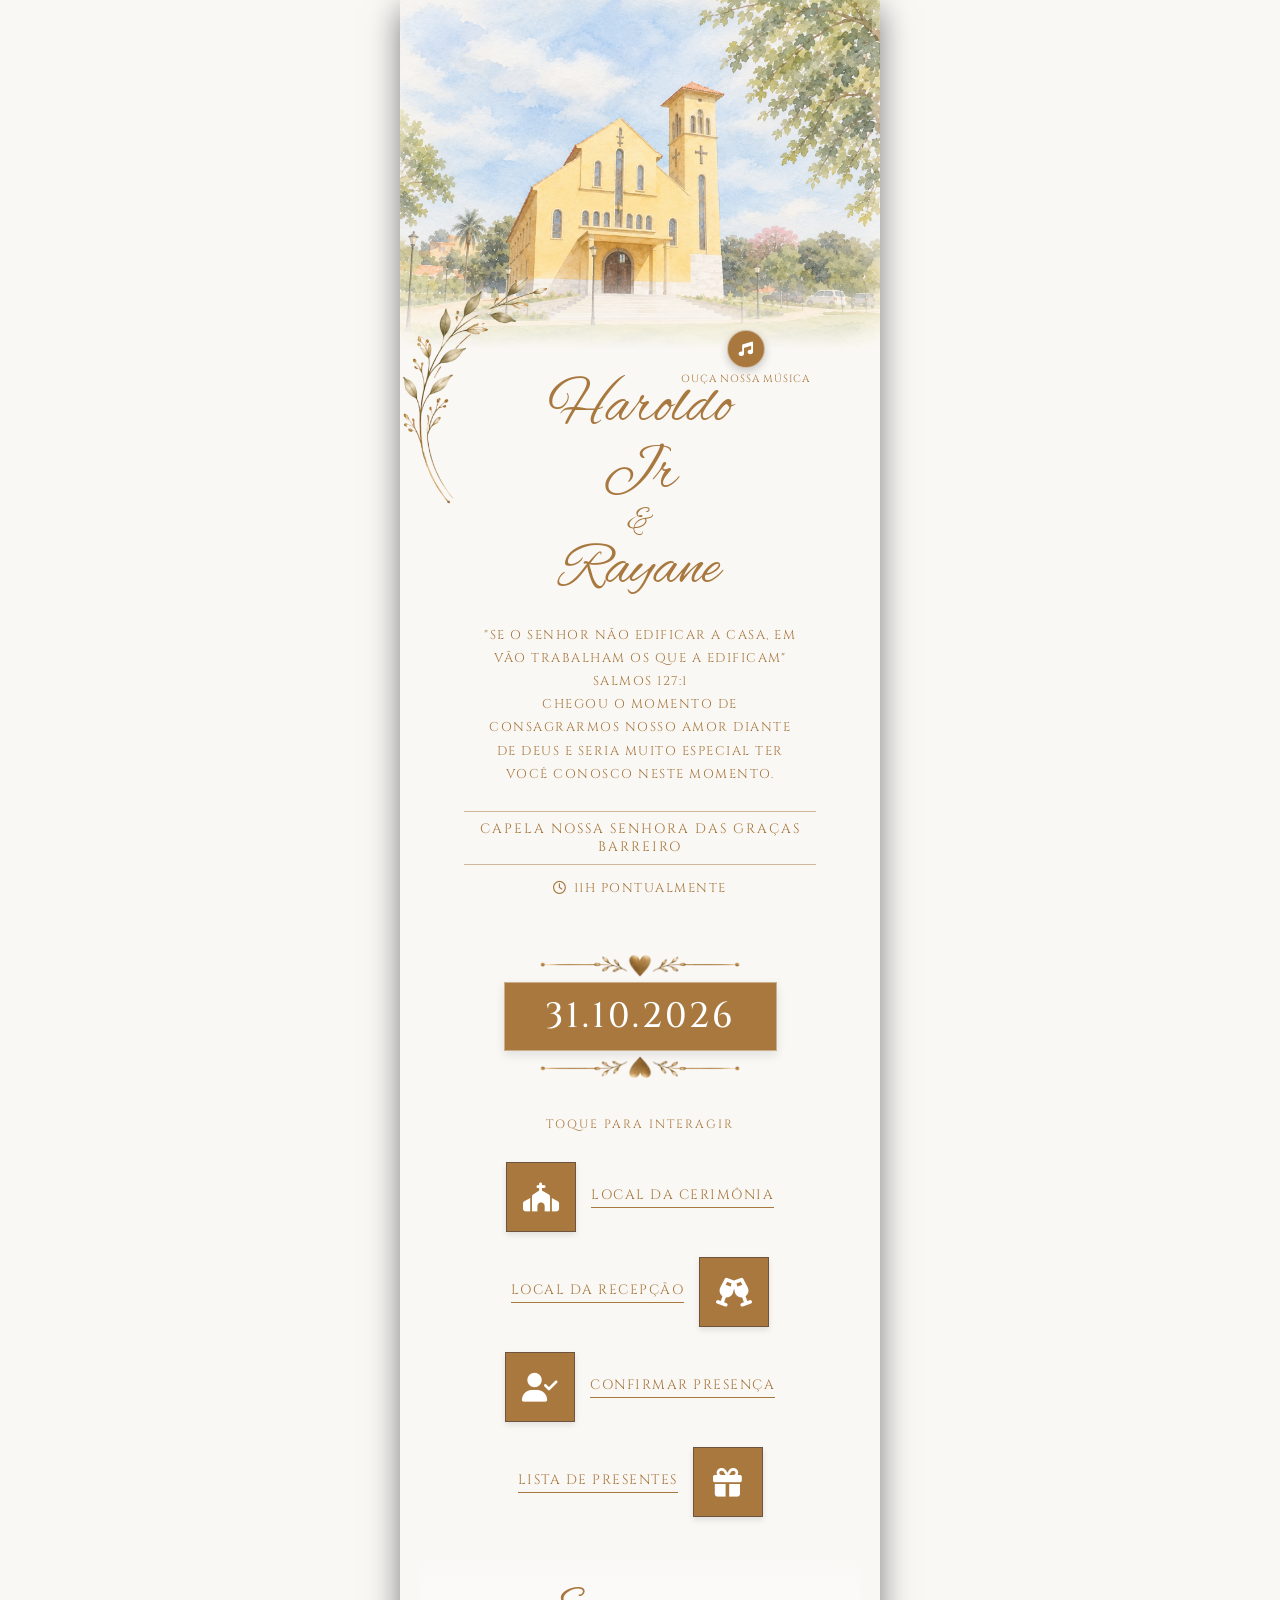
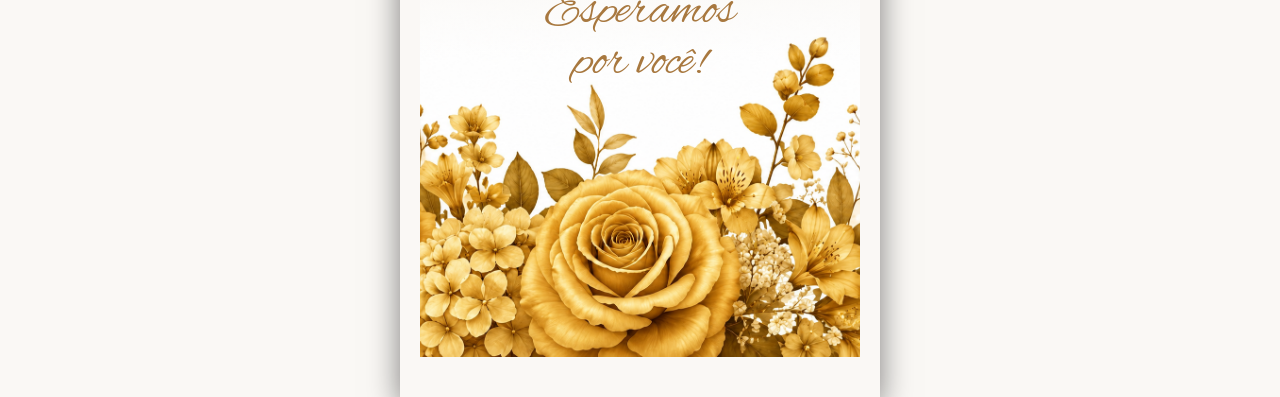
==== index.html @ 03e77ec1 "Update index.html" ====
<html lang="pt-BR">
<head>
  <meta charset="UTF-8">
  <meta name="viewport" content="width=device-width, initial-scale=1.0">
  <title>Haroldo Jr e Rayane</title>
  
  <!-- Google Fonts -->
  <link rel="preconnect" href="https://fonts.googleapis.com">
  <link rel="preconnect" href="https://fonts.gstatic.com" crossorigin>
  <link href="https://fonts.googleapis.com/css2?family=Alex+Brush&family=Cinzel:wght@400;500;600&display=swap" rel="stylesheet">
  
  <!-- FontAwesome -->
  <link rel="stylesheet" href="https://cdnjs.cloudflare.com/ajax/libs/font-awesome/6.4.0/css/all.min.css">

  <!-- CSS Local -->
  <link rel="stylesheet" href="./style.css">
</head>
<body>
   <!-- Música de fundo -->
<audio id="bg-music" loop src="audio/all-of-me.mp3"></audio>
<div class="card-container">

  <!-- FOTO DO TOPO -->
  <div class="top-photo-wrapper">
    <img src="imagens/foto-casal1.png" alt="Foto Casal Topo">
  </div>

  <!-- CONTEÚDO PRINCIPAL -->
  <div class="main-content">
    
    <!-- CONTAINER DOS NOMES COM A DECORAÇÃO -->
    <div class="names-container">
      <img src="imagens/arabesco-esquerda.png" alt="Detalhe" class="left-decoration">
      <h1 class="couple-names">
        Haroldo Jr
        <span>&</span>
        Rayane
      </h1>
      <!-- Bloco de Música com Texto -->
<div class="music-wrapper">
    <button id="music-btn" class="music-toggle-btn" aria-label="Tocar Música">
      <i class="fa-solid fa-music"></i>
    </button>
    <span class="music-label">Ouça nossa música</span>
  </div>
</div>
      
    <!-- TEXTO DE CONVITE -->
    <p class="invitation-text">
      "Se o Senhor não edificar a casa, em vão trabalham os que a edificam" Salmos 127:1 <br>
      Chegou o momento de consagrarmos nosso amor diante de Deus e seria muito especial ter você conosco neste momento.
    </p>

    <!-- LOCAL E HORA -->
    <div class="location-info">
      <div class="divider-line"></div>
      <p class="location-text">Capela Nossa Senhora das Graças <br> Barreiro</p>
      <div class="divider-line"></div>
    </div>

    <div class="time-text">
      <i class="far fa-clock"></i>
      <span>11H PONTUALMENTE</span>
    </div>

    <!-- SEÇÃO DA DATA COM DECORAÇÕES -->
    <div class="date-wrapper">
      <img src="imagens/arabesco-coracao-cima.png" alt="Decoração Topo" class="date-deco date-deco-top">

      <!-- DATA EM DESTAQUE -->
      <div class="date-badge">
        31.10.2026
      </div>

      <img src="imagens/arabesco-coracao-baixo.png" alt="Decoração Base" class="date-deco date-deco-bottom">
    </div>

    <!-- INSTRUÇÃO -->
    <p class="touch-instruction">Toque para interagir</p>

    <!-- BOTÕES INTERATIVOS -->
    <div class="interactive-buttons">

      <!-- Botão 1: Local da Cerimônia (Igreja) -->
      <a href="https://maps.app.goo.gl/H4rfusK3CGYiWQwQ7" target="_blank" rel="noopener noreferrer" class="btn-row">
        <div class="icon-square">
          <i class="fas fa-church"></i>
        </div>
        <span class="btn-label">Local da Cerimônia</span>
      </a>

      <!-- Botão 2: Local da recepção -->
      <a href="https://maps.app.goo.gl/dDo1UK5PP3X9465D6" target="_blank" rel="noopener noreferrer" class="btn-row reverse">
        <div class="icon-square">
          <i class="fas fa-glass-cheers"></i>
        </div>
        <span class="btn-label">Local da recepção</span>
      </a>

      <!-- Botão 3: Confirmar Presença -->
      <div class="btn-row" id="rsvpBtn">
        <div class="icon-square">
          <i class="fas fa-user-check"></i>
        </div>
        <span class="btn-label">Confirmar Presença</span>
      </div>

      <!-- Botão 4: Lista de presentes -->
      <a href="https://lojabomdesconto.github.io/haroldo-rayane-dourado/lista-de-presentes.html" target="_blank" rel="noopener noreferrer" class="btn-row reverse">
        <div class="icon-square">
          <i class="fa-solid fa-gift"></i>
        </div>
        <span class="btn-label">Lista de presentes</span>
      </a>

    </div>

    <!-- FOTO DA PARTE INFERIOR -->
    <div class="bottom-section">
      <div class="waiting-text">
        Esperamos<br>por você!
      </div>
      <div class="bottom-photo-wrapper">
        <img src="imagens/imagem-final.png" alt="flores douradas">
      </div>
    </div>

  </div>

  <!-- MODAL RSVP -->
  <div id="rsvpModal" class="modal">
    <div class="modal-content">
      <h3>Confirmação de Presença</h3>
      <form id="rsvpForm">
        
        <div class="form-group">
          <label for="nome">Seu Nome Completo:</label>
          <input type="text" id="nome" placeholder="Digite seu nome completo" required>
        </div>
        
        <div class="form-group">
          <label for="presencaCelebracao">Celebração:</label>
          <select id="presencaCelebracao" required>
            <option value="Sim, estarei presente na Celebração">Sim, estarei presente na Celebração</option>
            <option value="Não poderei ir à Celebração">Não poderei ir à Celebração</option>
          </select>
        </div>

        <div class="form-group">
          <label for="presencaRecepcao">Recepção / Festa:</label>
          <select id="presencaRecepcao" required>
            <option value="Sim, estarei presente na Recepção">Sim, estarei presente na Recepção</option>
            <option value="Não poderei ir à Recepção">Não poderei ir à Recepção</option>
          </select>
        </div>

        <div class="form-group">
          <label for="acompanhantes">Quantidade de Acompanhantes:</label>
          <input type="number" id="acompanhantes" placeholder="0" min="0" value="0">
        </div>

        <button type="submit" class="modal-btn">Enviar via WhatsApp</button>
        <button type="button" class="modal-btn btn-cancel" id="closeRsvpBtn">Cancelar</button>
      </form>
    </div>
  </div>

  <!-- JavaScript Local -->
  <script src="./script.js"></script>
</body>
</html>
---- style.css ----
:root {
  --bg-color: #FAF8F5;
  --primary-color: #A8783F;
  --text-gold: #A8783F;
  --text-dark: #6E533F;
  --font-cursive: 'Alex Brush', cursive;
  --font-serif: 'Cinzel', serif;
}

* {
  box-sizing: border-box;
  margin: 0;
  padding: 0;
}

html, body {
  width: 100%;
  min-height: 100vh;
  background-color: #faf8f5;
  font-family: var(--font-serif);
  overflow-x: hidden;
  display: flex;
  justify-content: center;
  align-items: flex-start;
}

/* Container do Convite */
.card-container {
  width: 100%;
  max-width: 480px;
  background-color: var(--bg-color);
  position: relative;
  display: flex;
  flex-direction: column;
  align-items: center;
  text-align: center;
  box-shadow: 0 10px 30px rgba(0,0,0,0.5);
  min-height: 100vh;
}

/* Foto do Topo */
.top-photo-wrapper {
  width: 100%;
  height: 350px;
  position: relative;
  overflow: hidden;
}

.top-photo-wrapper img {
  width: 100%;
  height: 100%;
  object-fit: cover;
}

.top-photo-wrapper::after {
  content: '';
  position: absolute;
  bottom: 0;
  left: 0;
  width: 100%;
  height: 80px;
  background: linear-gradient(to bottom, rgba(250,248,245,0) 0%, var(--bg-color) 100%);
}

/* Conteúdo Central */
.main-content {
  padding: 20px 20px 40px;
  width: 100%;
  display: flex;
  flex-direction: column;
  align-items: center;
}

.names-container {
  position: relative;
  display: flex;
  justify-content: center;
  align-items: center;
  width: 50%;
  margin: 5px 0 20px;
}

.left-decoration {
  position: absolute;
  left: -60%;
  top: -100px;
  width: 150px;
  height: auto;
  pointer-events: none;
}

.names-container .couple-names {
  margin: 0;
}

.couple-names {
  font-family: var(--font-cursive);
  font-size: 3.8rem;
  color: var(--primary-color);
  line-height: 1.1;
  margin: 10px 0 20px;
  font-weight: normal;
}

.couple-names span {
  display: block;
  font-size: 2.2rem;
  margin: -5px 0;
}

.invitation-text {
  font-size: 0.8rem;
  color: var(--text-gold);
  letter-spacing: 1.5px;
  line-height: 1.8;
  max-width: 320px;
  text-transform: uppercase;
  margin-bottom: 25px;
}

.location-info {
  width: 100%;
  margin-bottom: 15px;
}

.divider-line {
  width: 80%;
  height: 1px;
  background-color: var(--text-gold);
  opacity: 0.5;
  margin: 0 auto;
}

.location-text {
  font-size: 0.85rem;
  color: var(--text-gold);
  letter-spacing: 2px;
  padding: 8px 0;
  text-transform: uppercase;
}

/* Horário do Evento - Garante a cor dourada no texto e ícone */
.time-text {
  display: flex;
  align-items: center;
  justify-content: center;
  gap: 6px;
  font-size: 0.8rem;
  color: var(--text-gold);
  letter-spacing: 1.5px;
  margin-bottom: 30px;
}

.time-text i,
.time-text span {
  color: var(--text-gold);
}

.date-wrapper {
  display: flex;
  flex-direction: column;
  align-items: center;
  justify-content: center;
  width: 100%;
  margin: 20px 0 30px;
}

.date-wrapper .date-badge {
  margin: 1px 0;
}

.date-badge {
  background-color: var(--primary-color);
  color: #FFFFFF;
  font-size: 2.2rem;
  font-weight: 500;
  padding: 10px 40px;
  letter-spacing: 3px;
  border: 1px solid rgba(255,255,255,0.4);
  box-shadow: 0 4px 10px rgba(0,0,0,0.1);
  position: relative;
}

.date-deco {
  width: 220px;
  height: auto;
  object-fit: contain;
  pointer-events: none;
}

.date-deco-top {
  margin-bottom: 2px;
}

.date-deco-bottom {
  margin-top: 2px;
}

.touch-instruction {
  font-size: 0.75rem;
  color: var(--text-gold);
  letter-spacing: 2px;
  text-transform: uppercase;
  margin-bottom: 30px;
}

.interactive-buttons {
  width: 100%;
  display: flex;
  flex-direction: column;
  gap: 25px;
  margin-bottom: 40px;
}

.btn-row {
  display: flex;
  align-items: center;
  justify-content: center;
  gap: 15px;
  text-decoration: none;
  cursor: pointer;
  transition: transform 0.2s ease;
}

.btn-row.reverse {
  flex-direction: row-reverse;
}

.btn-row:hover {
  transform: scale(1.03);
}

.icon-square {
  width: 70px;
  height: 70px;
  background-color: var(--primary-color);
  border: 1px solid var(--text-dark);
  display: flex;
  align-items: center;
  justify-content: center;
  color: #FFFFFF;
  font-size: 1.8rem;
  box-shadow: 0 3px 6px rgba(0,0,0,0.1);
}

.btn-label {
  font-size: 0.85rem;
  color: var(--text-gold);
  letter-spacing: 1.5px;
  text-transform: uppercase;
  position: relative;
  padding-bottom: 4px;
}

.btn-label::after {
  content: '';
  position: absolute;
  bottom: 0;
  left: 0;
  width: 100%;
  height: 1px;
  background-color: var(--text-gold);
}

/* Foto Rodapé */
.bottom-section {
  width: 100%;
  position: relative;
}

.bottom-photo-wrapper {
  width: 100%;
  height: 400px;
  position: relative;
}

.bottom-photo-wrapper img {
  width: 100%;
  height: 100%;
  object-fit: cover;
}

.bottom-photo-wrapper::before {
  content: '';
  position: absolute;
  top: 0;
  left: 0;
  width: 100%;
  height: 100px;
  background: linear-gradient(to top, rgba(250,248,245,0) 0%, var(--bg-color) 100%);
}

.waiting-text {
  position: absolute;
  top: 30px;
  left: 0;
  width: 100%;
  font-family: var(--font-cursive);
  font-size: 3.2rem;
  color: var(--primary-color);
  z-index: 2;
  text-shadow: 0 0 10px rgba(255,255,255,0.8);
  line-height: 1;
}

/* Modal RSVP Corrigido */
.modal {
  display: none;
  position: fixed;
  top: 0;
  left: 0;
  width: 100%;
  height: 100vh;
  background: rgba(0, 0, 0, 0.7);
  z-index: 9999;
  justify-content: center;
  align-items: center;
  padding: 15px;
}

.modal-content {
  background: var(--bg-color);
  padding: 25px 20px;
  border-radius: 8px;
  width: 100%;
  max-width: 380px;
  max-height: 90vh;
  overflow-y: auto;
  text-align: center;
  box-shadow: 0 5px 20px rgba(0,0,0,0.4);
  border: 1px solid var(--primary-color);
  position: relative;
  z-index: 10000;
}

.modal-content h3 {
  color: var(--primary-color);
  font-family: var(--font-serif);
  margin-bottom: 15px;
  font-size: 1.3rem;
}

.modal-content .form-group {
  display: flex;
  flex-direction: column;
  text-align: left;
  margin-bottom: 12px;
  width: 100%;
}

.modal-content label {
  font-size: 0.8rem;
  color: var(--text-dark);
  margin-bottom: 4px;
  font-weight: bold;
  letter-spacing: 0.5px;
}

.modal-content input, 
.modal-content select {
  width: 100%;
  padding: 10px;
  border: 1px solid var(--text-gold);
  background: #FFFFFF;
  font-family: var(--font-serif);
  font-size: 0.9rem;
  border-radius: 4px;
  color: #333;
  outline: none;
  cursor: pointer;
}

.modal-content input[type="text"],
.modal-content input[type="number"] {
  cursor: text;
}

.modal-btn {
  background: var(--primary-color);
  color: #FFF;
  border: none;
  padding: 12px;
  margin-top: 10px;
  cursor: pointer;
  width: 100%;
  font-family: var(--font-serif);
  font-size: 0.9rem;
  border-radius: 4px;
  letter-spacing: 1px;
}

.modal-btn.btn-cancel {
  background: #888888;
  margin-top: 8px;
}

/* Adaptativo para Celulares */
@media screen and (max-width: 600px) {
  html, body {
    background-color: var(--bg-color);
  }

  .card-container {
    max-width: 100%;
    box-shadow: none;
  }

  .top-photo-wrapper,
  .bottom-photo-wrapper {
    height: 50vh;
  }
}

/* Container de Música acima/direita dos nomes */
.music-wrapper {
  position: absolute;
  right: -60px;
  top: -45px;
  display: flex;
  flex-direction: column;
  align-items: center;
  z-index: 10;
}

.music-toggle-btn {
  width: 38px;
  height: 38px;
  border-radius: 50%;
  background-color: var(--primary-color);
  color: #ffffff;
  border: 1px solid rgba(255, 255, 255, 0.5);
  box-shadow: 0 3px 8px rgba(0, 0, 0, 0.2);
  cursor: pointer;
  display: flex;
  align-items: center;
  justify-content: center;
  font-size: 0.9rem;
  transition: transform 0.2s ease, background-color 0.2s ease;
}

.music-toggle-btn:hover {
  transform: scale(1.1);
}

.music-toggle-btn.playing {
  animation: pulse 2s infinite;
}

/* Texto abaixo do botão */
.music-label {
  font-size: 0.65rem;
  color: var(--text-gold);
  letter-spacing: 0.8px;
  text-transform: uppercase;
  margin-top: 4px;
  white-space: nowrap;
  font-family: var(--font-serif);
}

@keyframes pulse {
  0% { box-shadow: 0 0 0 0 rgba(168, 120, 63, 0.7); }
  70% { box-shadow: 0 0 0 10px rgba(168, 120, 63, 0); }
  100% { box-shadow: 0 0 0 0 rgba(168, 120, 63, 0); }
}
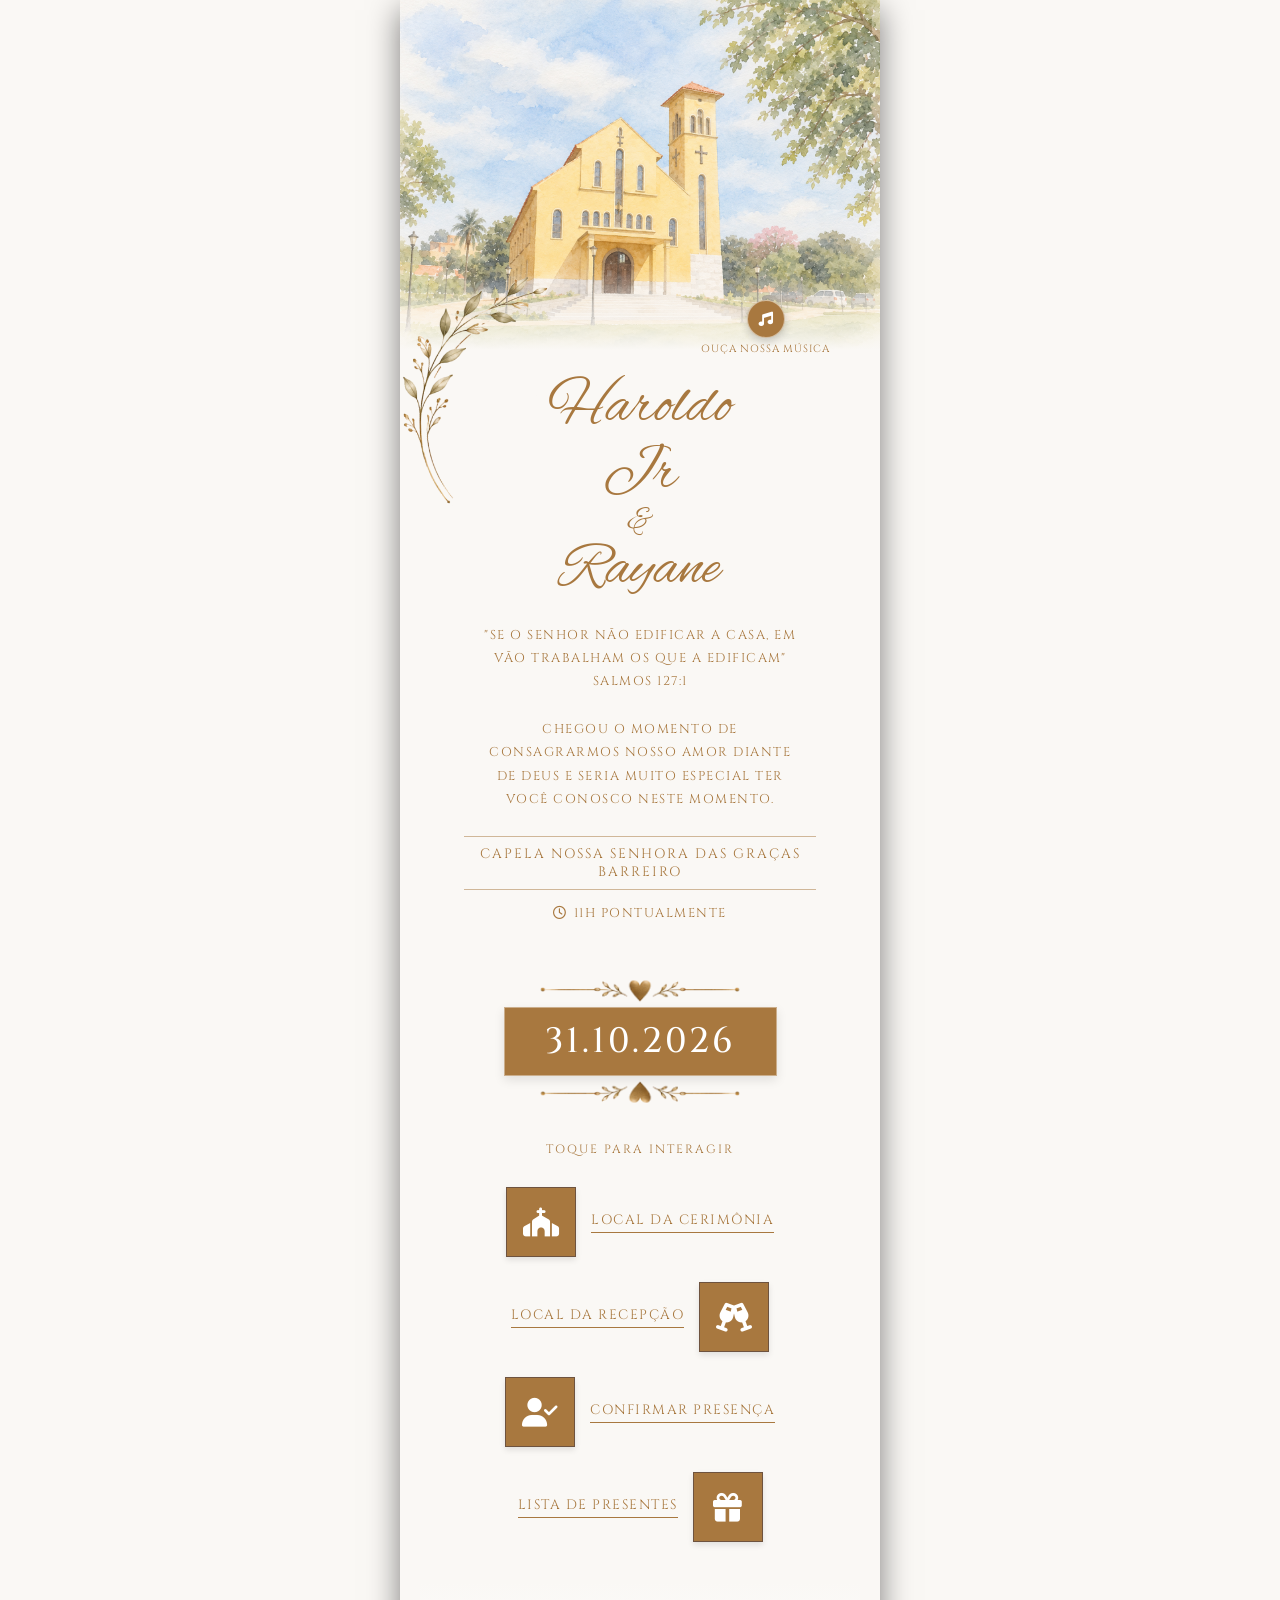
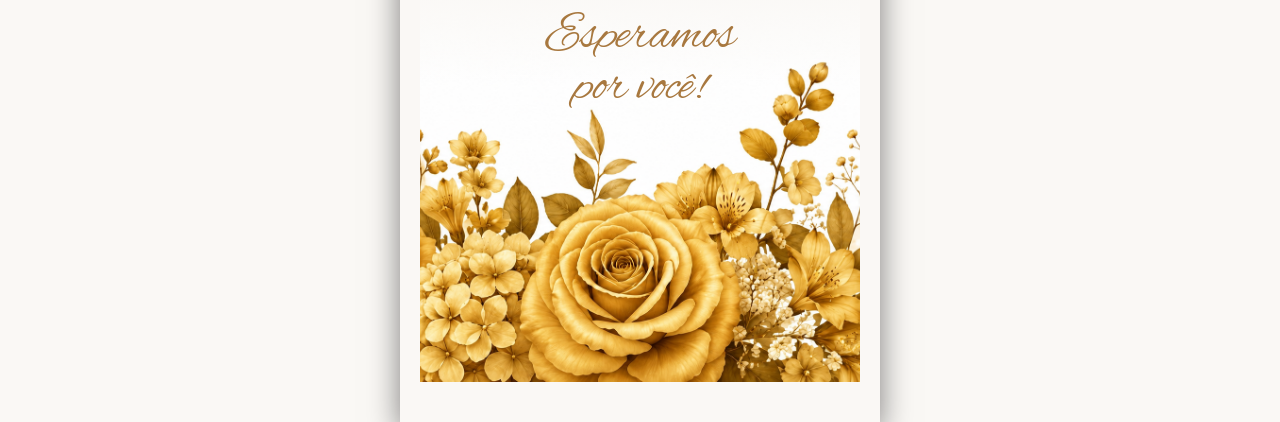
==== commit 8622760c: "Update index.html" ====
--- a/index.html
+++ b/index.html
@@ -47,7 +47,9 @@
       
     <!-- TEXTO DE CONVITE -->
     <p class="invitation-text">
-      "Se o Senhor não edificar a casa, em vão trabalham os que a edificam" Salmos 127:1 <br>
+      "Se o Senhor não edificar a casa, em vão trabalham os que a edificam" Salmos 127:1 
+    </p>
+    <p class="invitation-text">
       Chegou o momento de consagrarmos nosso amor diante de Deus e seria muito especial ter você conosco neste momento.
     </p>
 
--- a/style.css
+++ b/style.css
@@ -414,8 +414,8 @@
 /* Container de Música acima/direita dos nomes */
 .music-wrapper {
   position: absolute;
-  right: -60px;
-  top: -45px;
+  right: -80px;
+  top: -75px;
   display: flex;
   flex-direction: column;
   align-items: center;
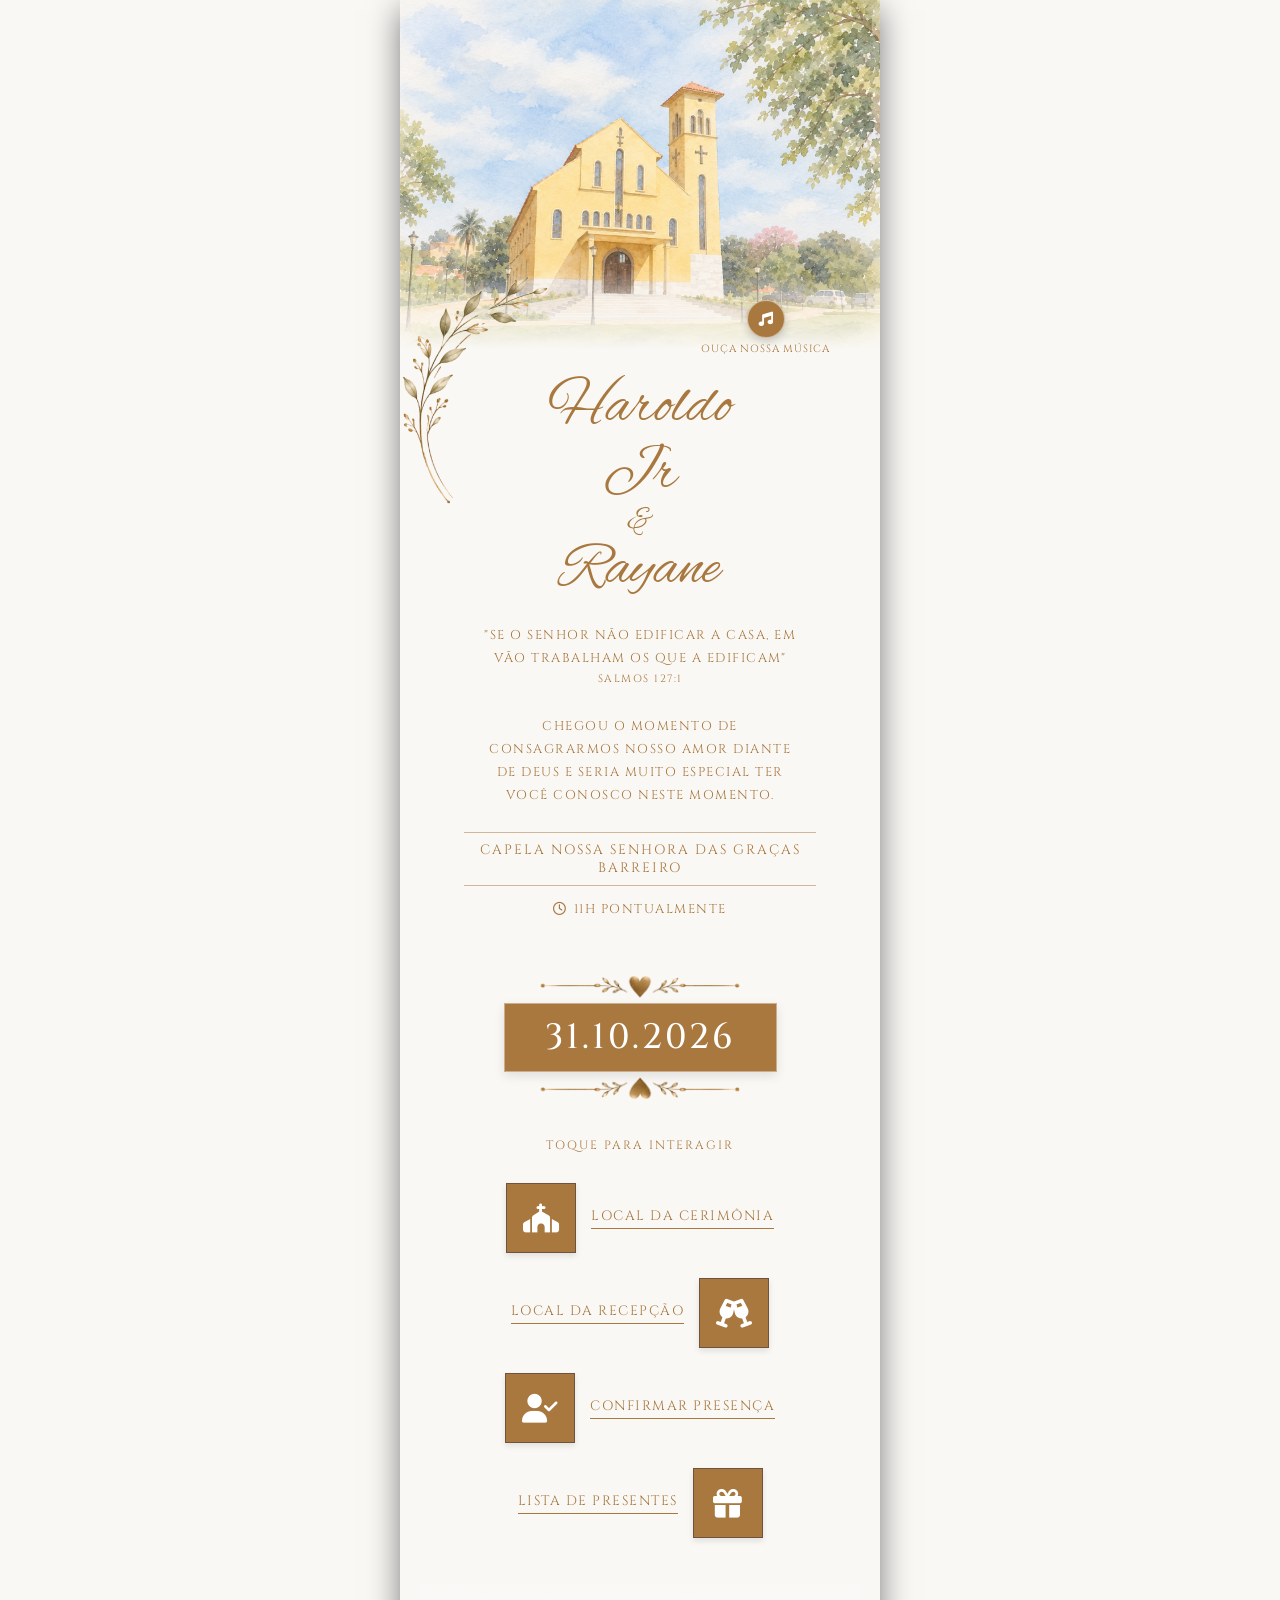
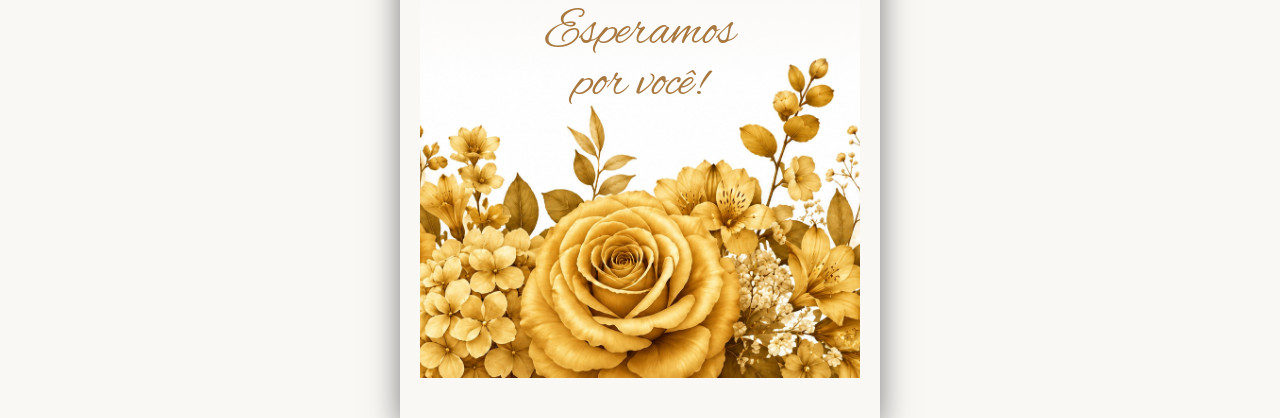
==== commit 16a5ce4b: "Update index.html" ====
--- a/index.html
+++ b/index.html
@@ -45,14 +45,16 @@
   </div>
 </div>
       
-    <!-- TEXTO DE CONVITE -->
-    <p class="invitation-text">
-      "Se o Senhor não edificar a casa, em vão trabalham os que a edificam" Salmos 127:1 
-    </p>
-    <p class="invitation-text">
-      Chegou o momento de consagrarmos nosso amor diante de Deus e seria muito especial ter você conosco neste momento.
-    </p>
+   <!-- Versículo Bíblico -->
+<p class="invitation-text bible-quote">
+  "Se o Senhor não edificar a casa, em vão trabalham os que a edificam"<br>
+  <small>Salmos 127:1</small>
+</p>
 
+<!-- Texto da Saudação -->
+<p class="invitation-text">
+  Chegou o momento de consagrarmos nosso amor diante de Deus e seria muito especial ter você conosco neste momento.
+</p>
     <!-- LOCAL E HORA -->
     <div class="location-info">
       <div class="divider-line"></div>
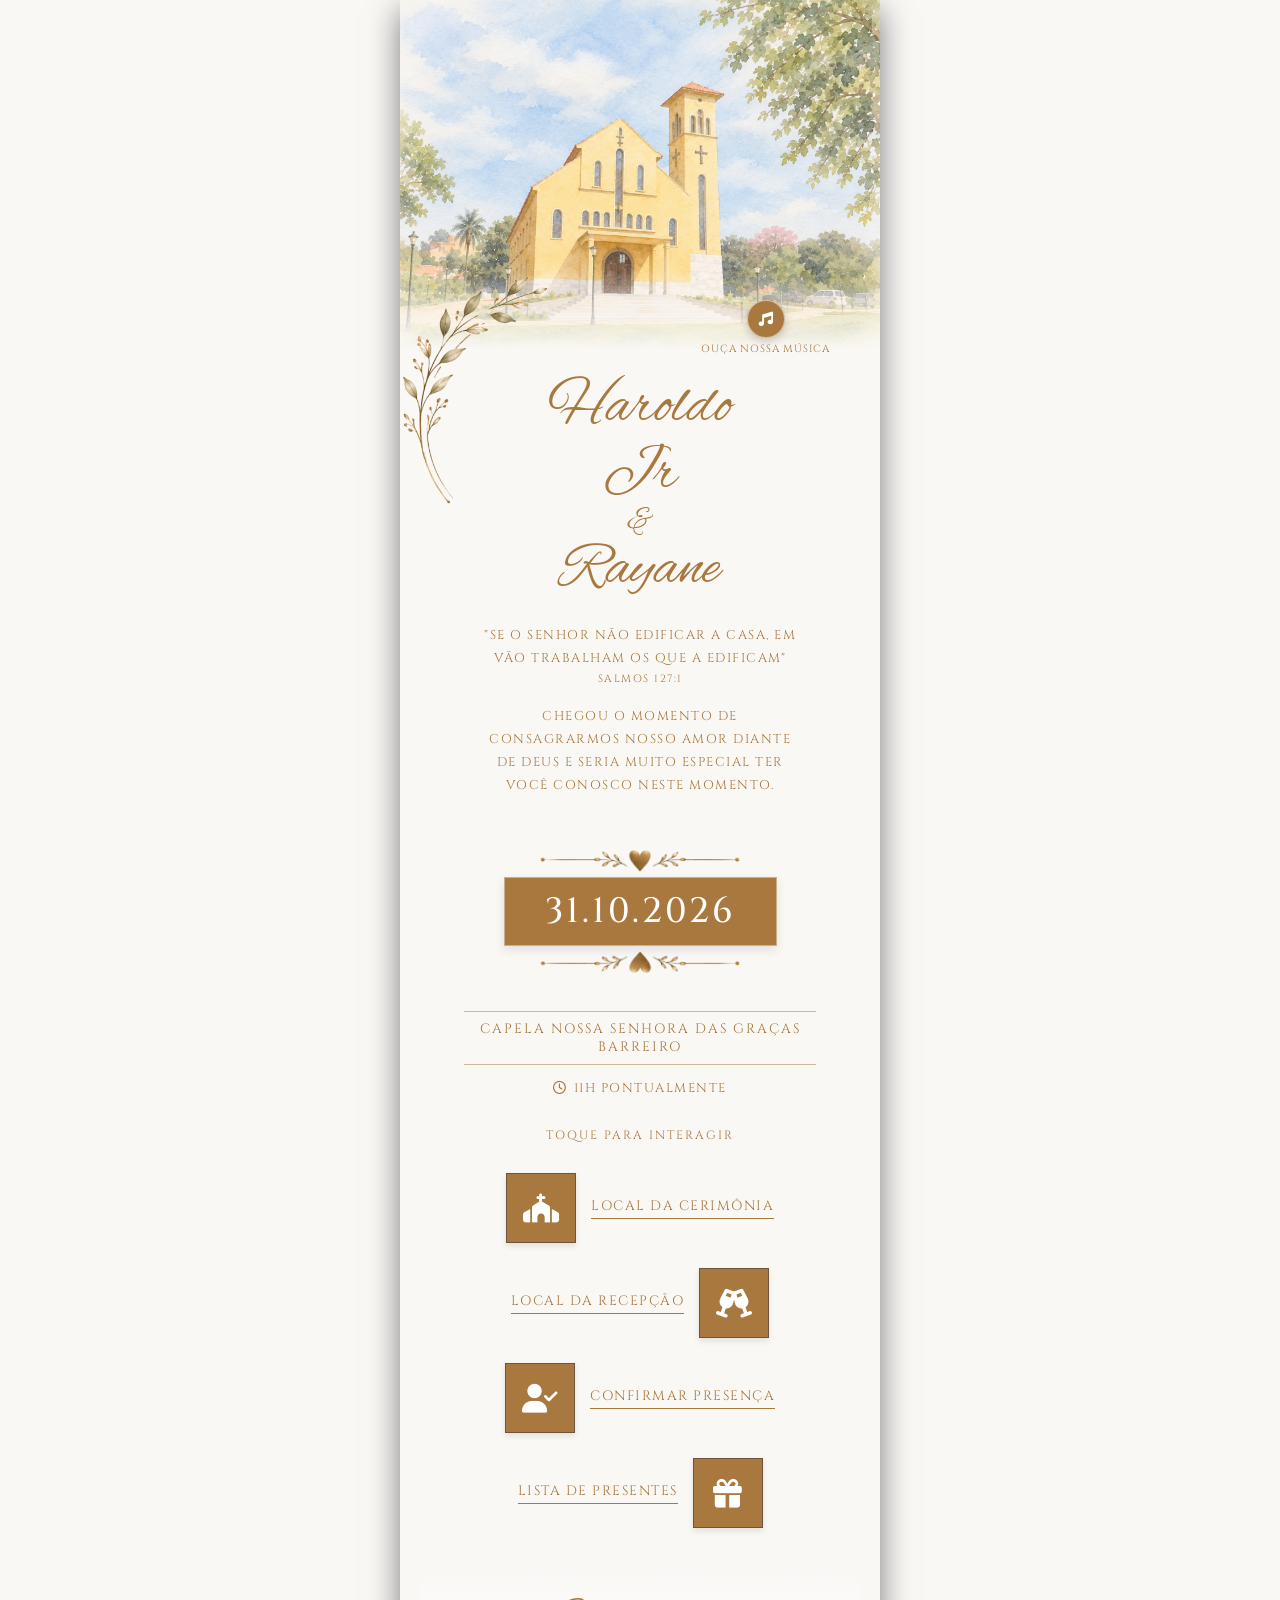
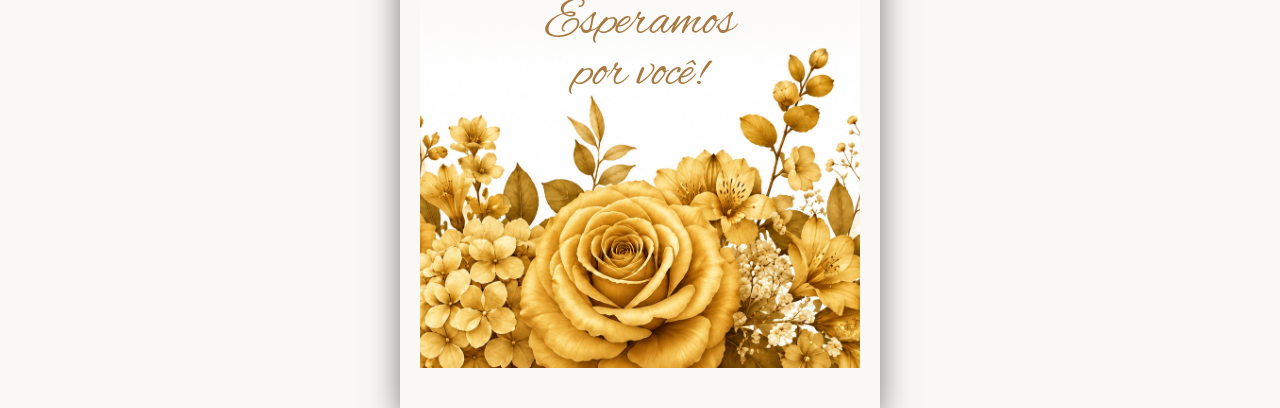
==== commit 2c6aaf02: "Update index.html" ====
--- a/index.html
+++ b/index.html
@@ -55,6 +55,19 @@
 <p class="invitation-text">
   Chegou o momento de consagrarmos nosso amor diante de Deus e seria muito especial ter você conosco neste momento.
 </p>
+
+     <!-- SEÇÃO DA DATA COM DECORAÇÕES -->
+    <div class="date-wrapper">
+      <img src="imagens/arabesco-coracao-cima.png" alt="Decoração Topo" class="date-deco date-deco-top">
+
+      <!-- DATA EM DESTAQUE -->
+      <div class="date-badge">
+        31.10.2026
+      </div>
+
+      <img src="imagens/arabesco-coracao-baixo.png" alt="Decoração Base" class="date-deco date-deco-bottom">
+    </div>
+    
     <!-- LOCAL E HORA -->
     <div class="location-info">
       <div class="divider-line"></div>
@@ -65,18 +78,6 @@
     <div class="time-text">
       <i class="far fa-clock"></i>
       <span>11H PONTUALMENTE</span>
-    </div>
-
-    <!-- SEÇÃO DA DATA COM DECORAÇÕES -->
-    <div class="date-wrapper">
-      <img src="imagens/arabesco-coracao-cima.png" alt="Decoração Topo" class="date-deco date-deco-top">
-
-      <!-- DATA EM DESTAQUE -->
-      <div class="date-badge">
-        31.10.2026
-      </div>
-
-      <img src="imagens/arabesco-coracao-baixo.png" alt="Decoração Base" class="date-deco date-deco-bottom">
     </div>
 
     <!-- INSTRUÇÃO -->
--- a/style.css
+++ b/style.css
@@ -116,6 +116,10 @@
   max-width: 320px;
   text-transform: uppercase;
   margin-bottom: 25px;
+}
+/* Espaço menor entre o versículo e o texto do convite */
+.invitation-text + .invitation-text {
+  margin-top: -10px; /* Reduz o espaço excessivo entre os dois parágrafos */
 }
 
 .location-info {
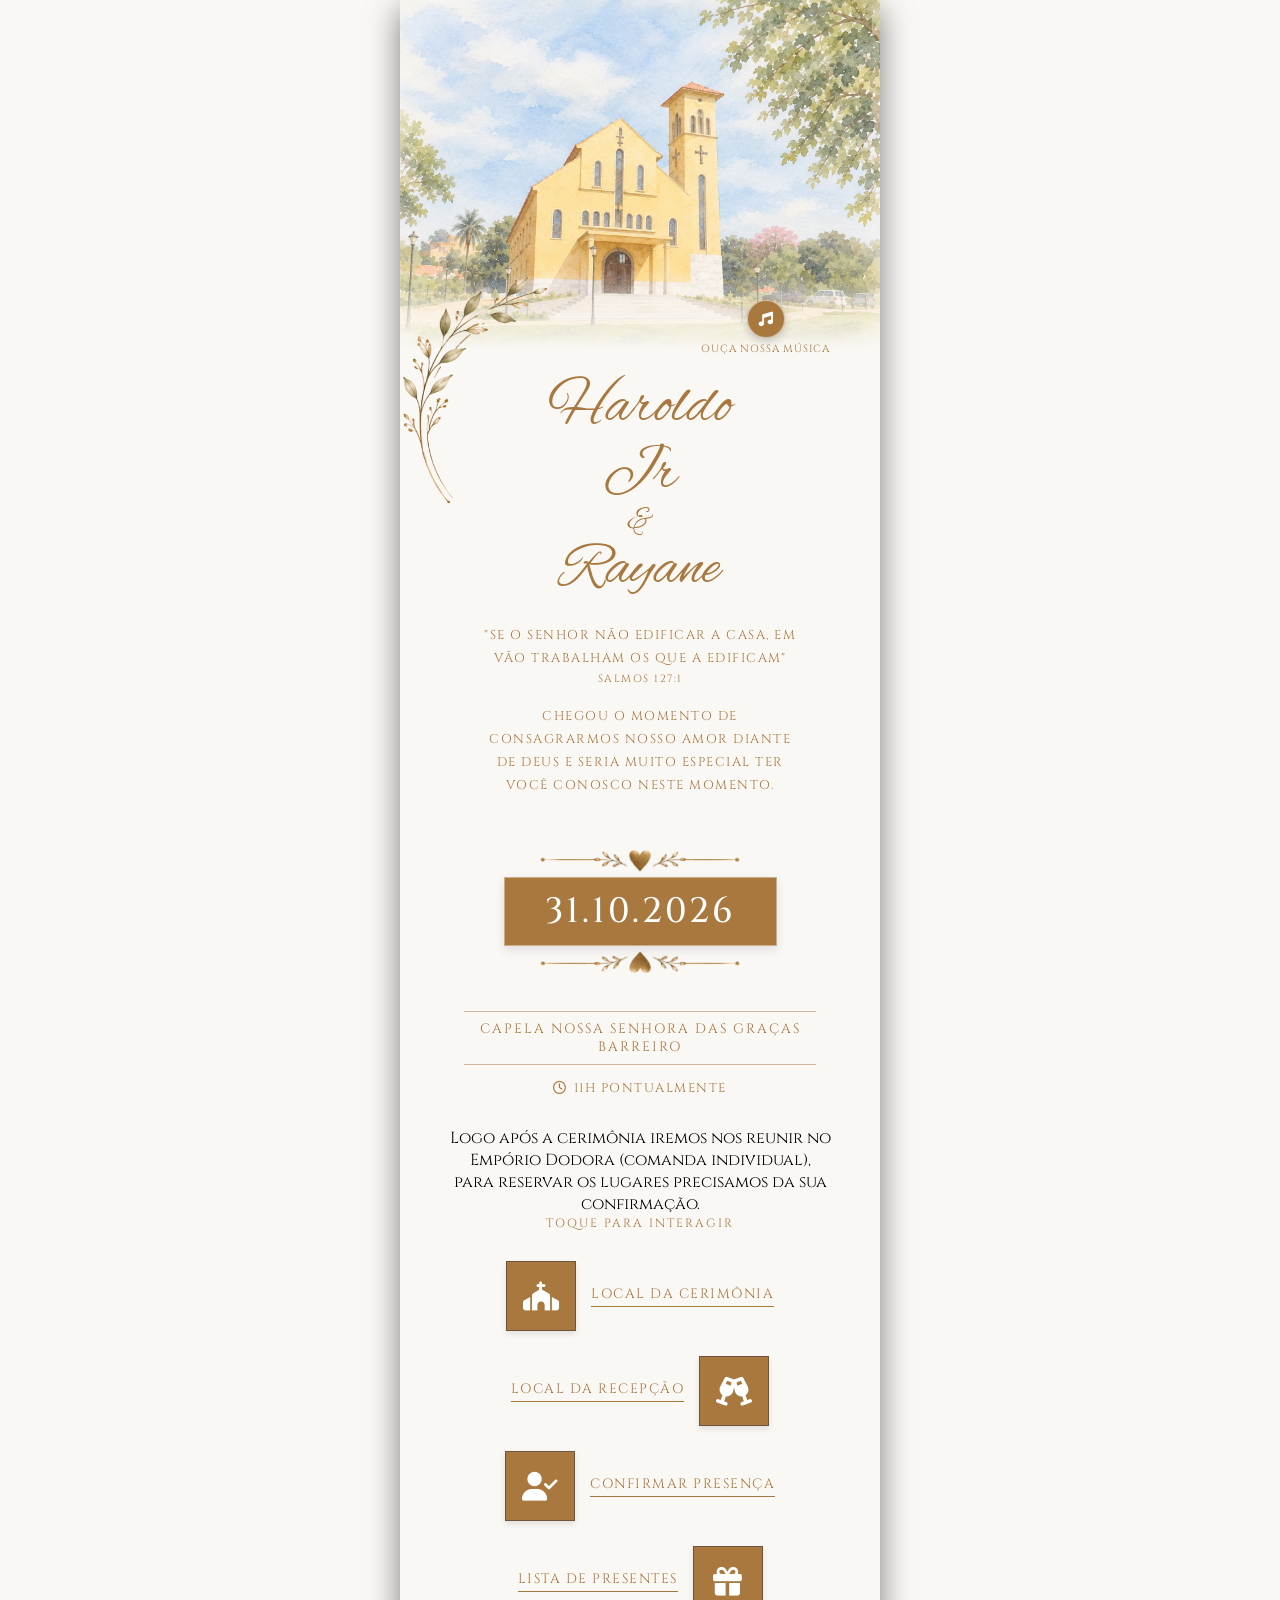
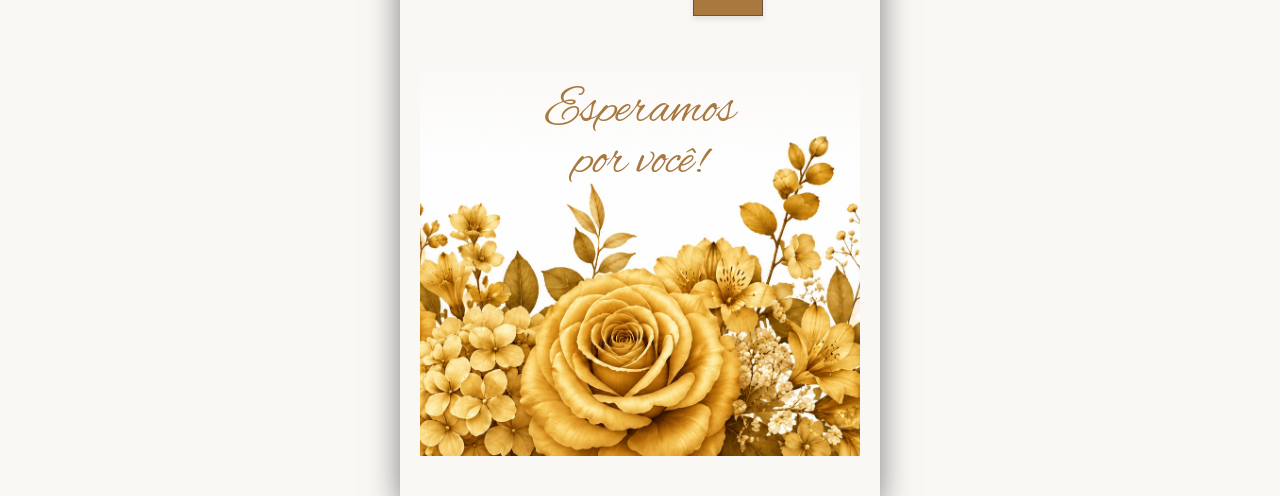
==== commit 57854b8e: "Update index.html" ====
--- a/index.html
+++ b/index.html
@@ -79,6 +79,12 @@
       <i class="far fa-clock"></i>
       <span>11H PONTUALMENTE</span>
     </div>
+
+    <!-- Informação adicional -->
+<p class="information-extra">
+  Logo após a cerimônia iremos nos reunir no Empório Dodora (comanda individual), <br>
+  para reservar os lugares precisamos da sua confirmação.
+</p>
 
     <!-- INSTRUÇÃO -->
     <p class="touch-instruction">Toque para interagir</p>
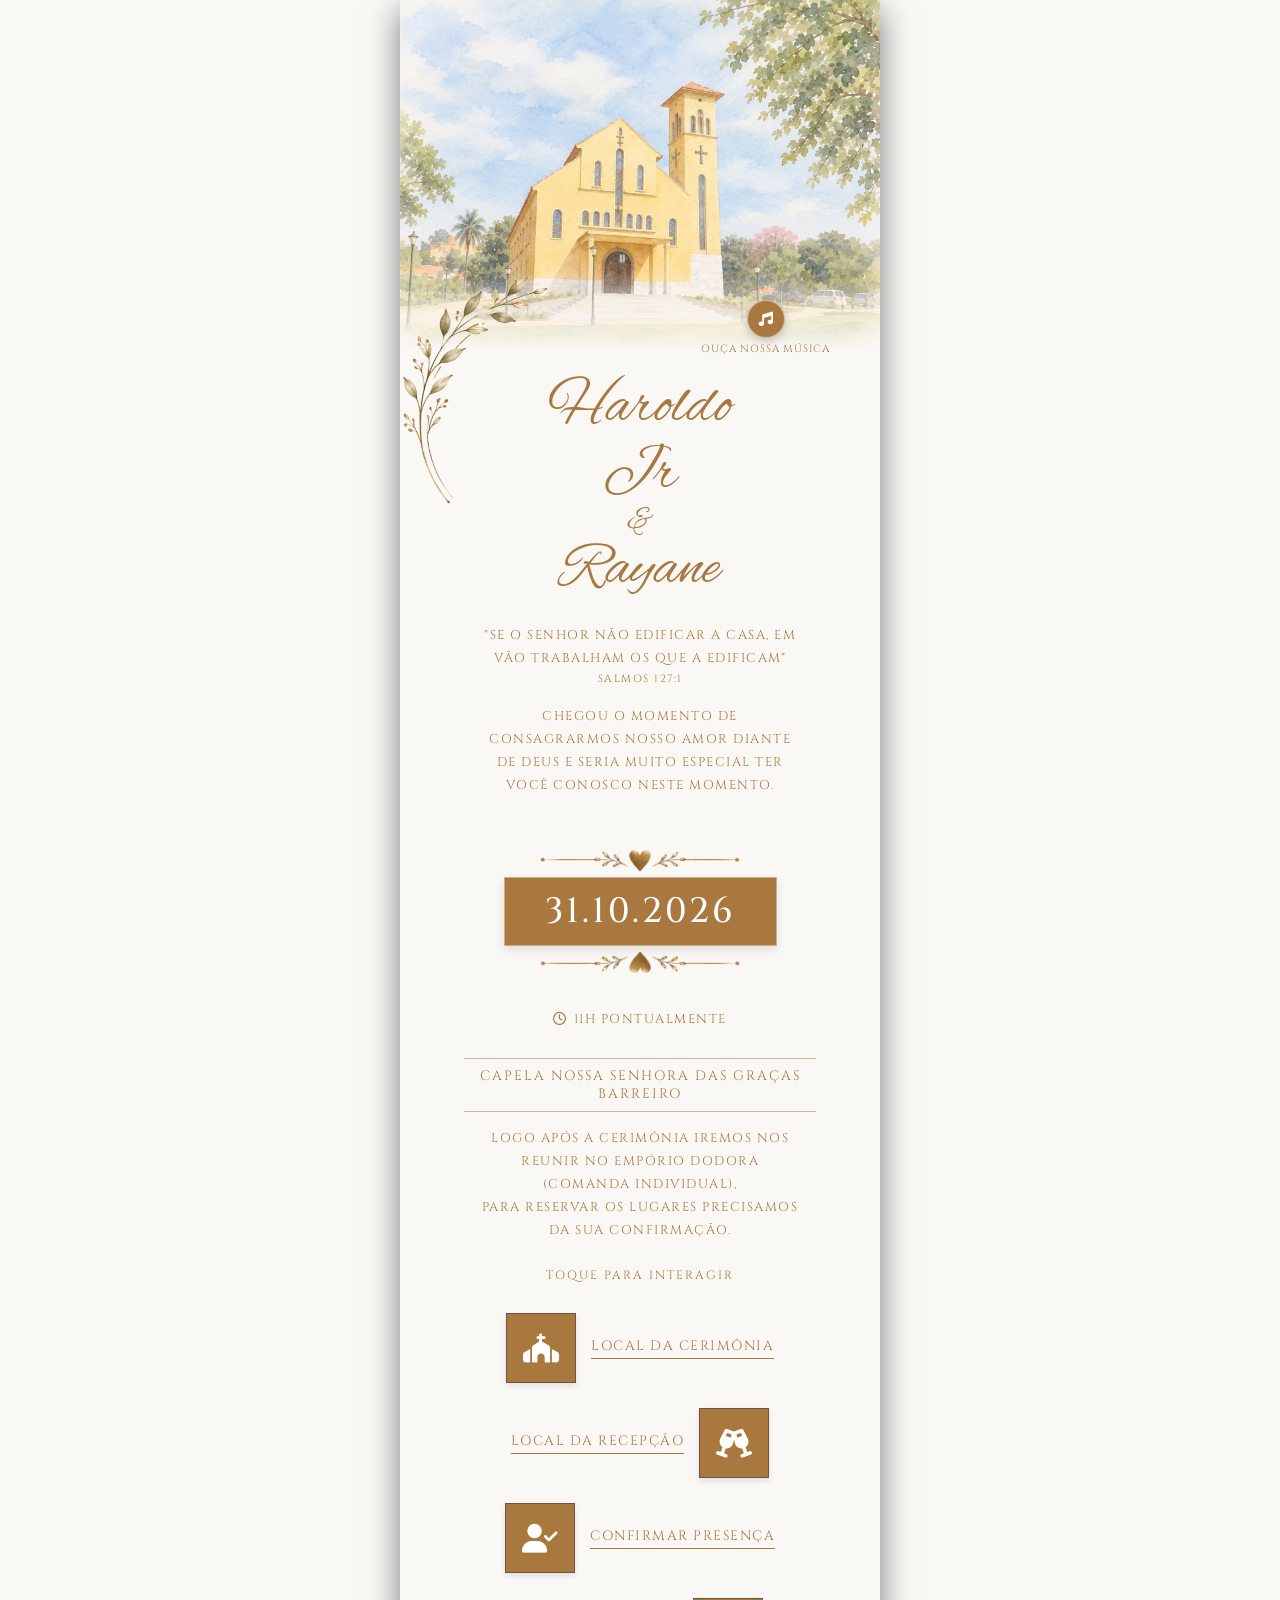
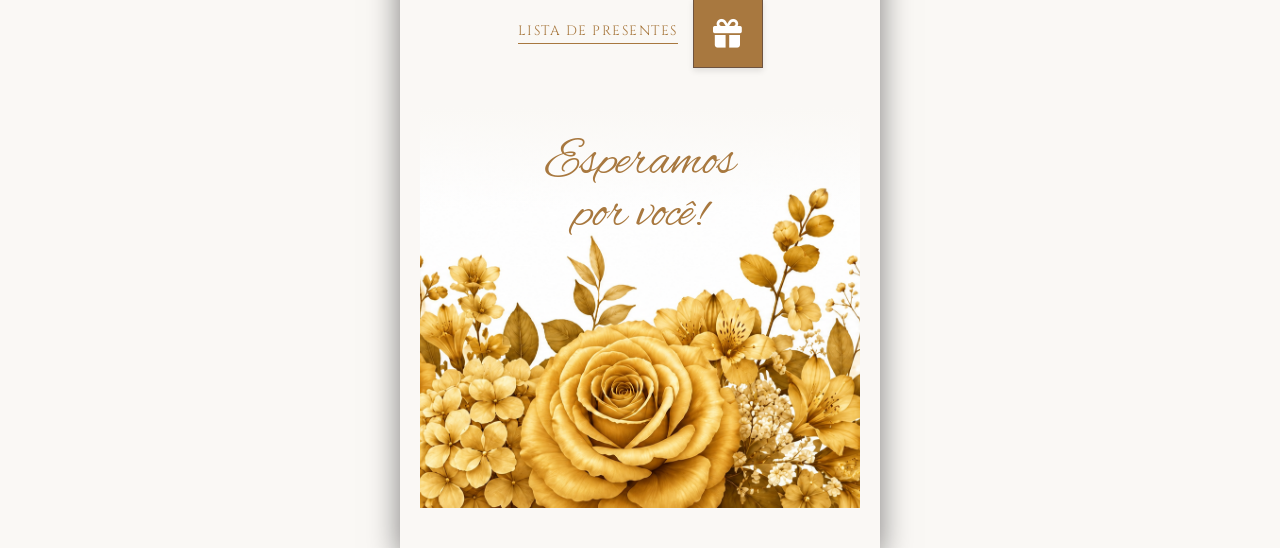
==== commit 30b74fa6: "Update index.html" ====
--- a/index.html
+++ b/index.html
@@ -67,17 +67,18 @@
 
       <img src="imagens/arabesco-coracao-baixo.png" alt="Decoração Base" class="date-deco date-deco-bottom">
     </div>
+
+    <!-- HORA -->
+     <div class="time-text">
+      <i class="far fa-clock"></i>
+      <span>11H PONTUALMENTE</span>
+    </div>
     
-    <!-- LOCAL E HORA -->
+    <!-- LOCAL -->
     <div class="location-info">
       <div class="divider-line"></div>
       <p class="location-text">Capela Nossa Senhora das Graças <br> Barreiro</p>
       <div class="divider-line"></div>
-    </div>
-
-    <div class="time-text">
-      <i class="far fa-clock"></i>
-      <span>11H PONTUALMENTE</span>
     </div>
 
     <!-- Informação adicional -->
--- a/style.css
+++ b/style.css
@@ -120,6 +120,16 @@
 /* Espaço menor entre o versículo e o texto do convite */
 .invitation-text + .invitation-text {
   margin-top: -10px; /* Reduz o espaço excessivo entre os dois parágrafos */
+}
+
+.information-extra {
+  font-size: 0.8rem;
+  color: var(--text-gold);
+  letter-spacing: 1.5px;
+  line-height: 1.8;
+  max-width: 320px;
+  text-transform: uppercase;
+  margin-bottom: 25px;
 }
 
 .location-info {
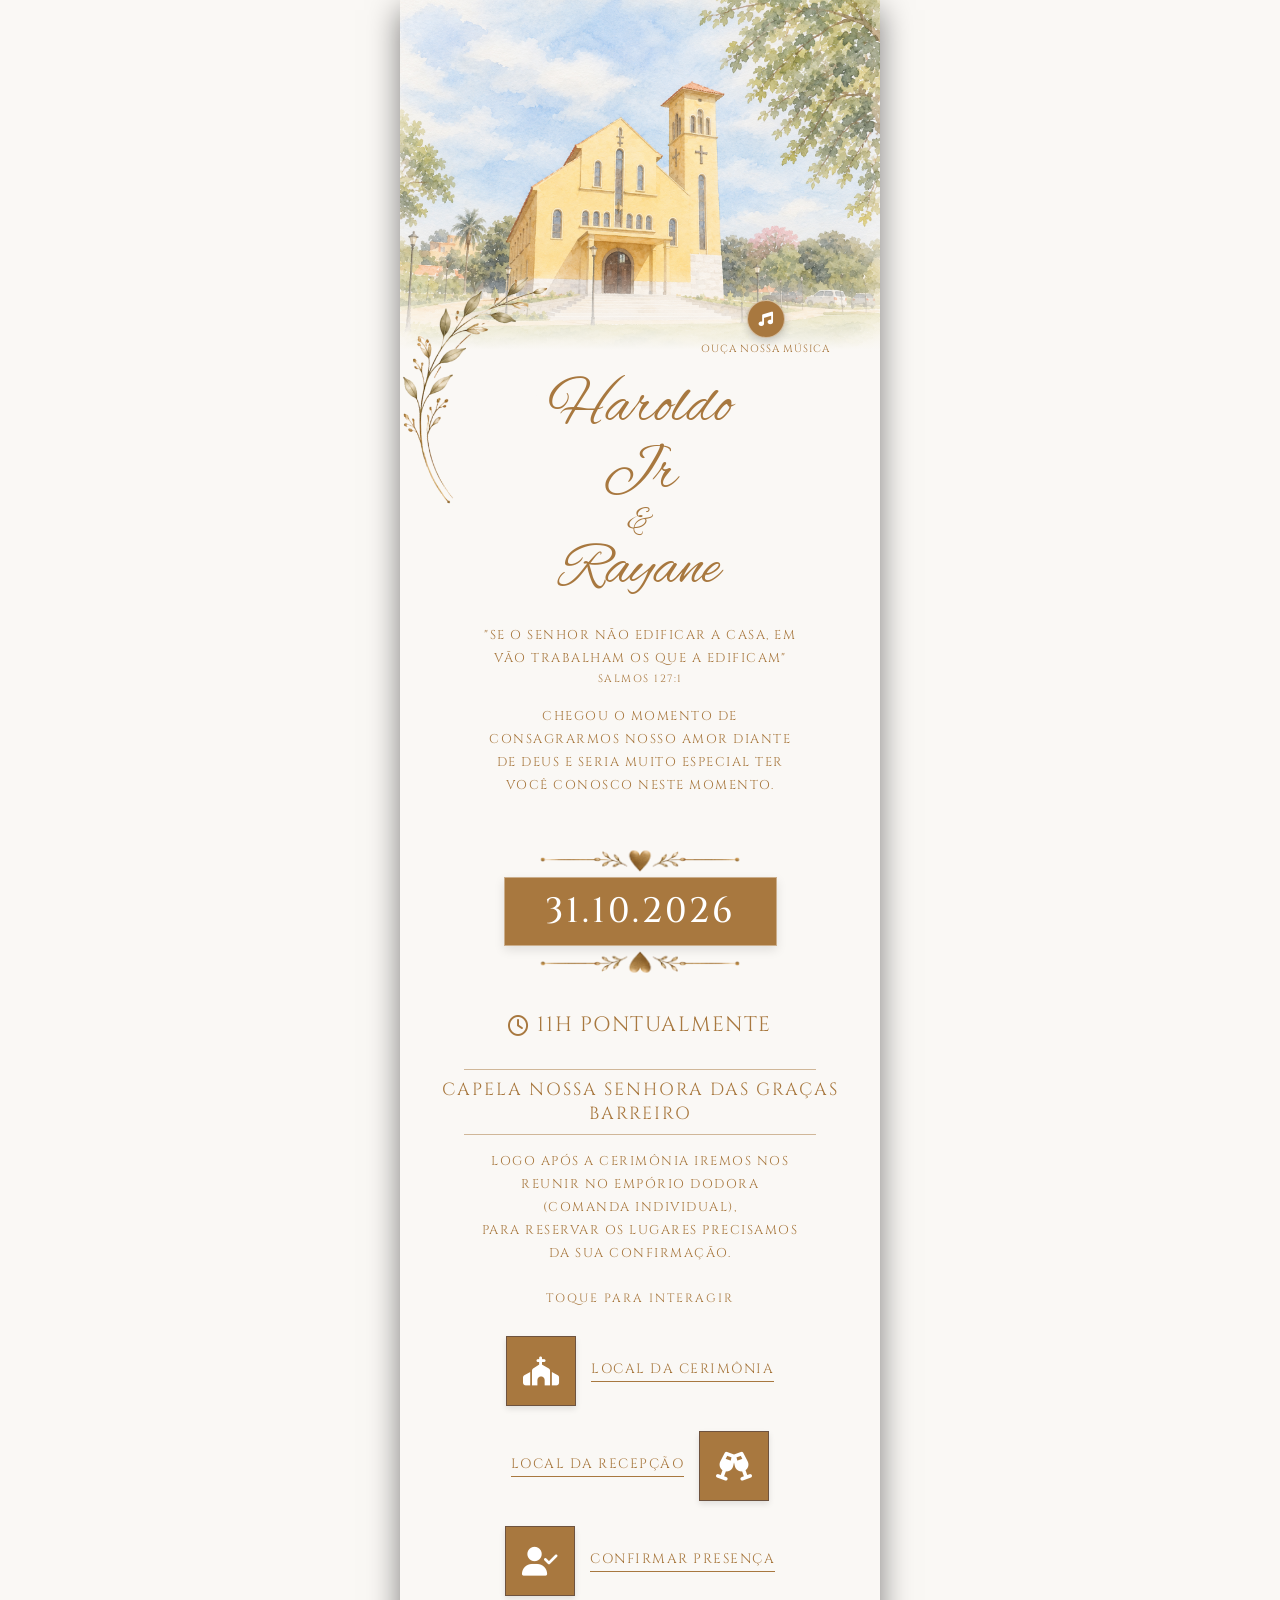
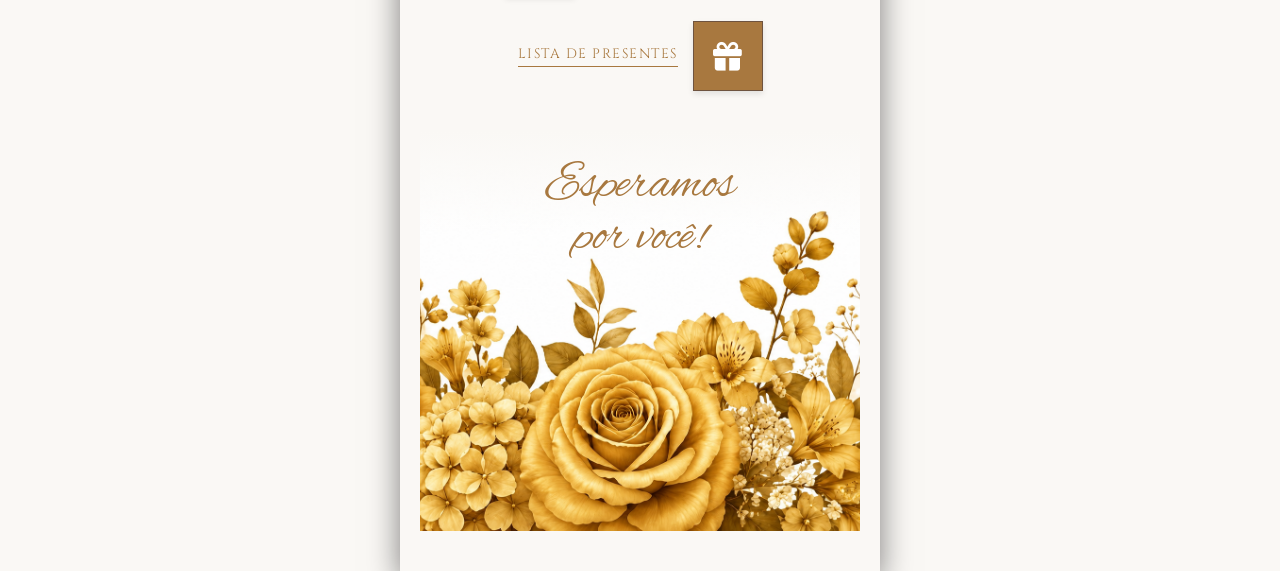
==== commit efe89fd3: "Update index.html" ====
--- a/index.html
+++ b/index.html
@@ -94,7 +94,7 @@
     <div class="interactive-buttons">
 
       <!-- Botão 1: Local da Cerimônia (Igreja) -->
-      <a href="https://maps.app.goo.gl/H4rfusK3CGYiWQwQ7" target="_blank" rel="noopener noreferrer" class="btn-row">
+      <a href="https://maps.app.goo.gl/H4rfusK3CGYiWQwQ7" rel="noopener noreferrer" class="btn-row">
         <div class="icon-square">
           <i class="fas fa-church"></i>
         </div>
@@ -102,7 +102,7 @@
       </a>
 
       <!-- Botão 2: Local da recepção -->
-      <a href="https://maps.app.goo.gl/dDo1UK5PP3X9465D6" target="_blank" rel="noopener noreferrer" class="btn-row reverse">
+      <a href="https://maps.app.goo.gl/dDo1UK5PP3X9465D6" rel="noopener noreferrer" class="btn-row reverse">
         <div class="icon-square">
           <i class="fas fa-glass-cheers"></i>
         </div>
@@ -118,7 +118,7 @@
       </div>
 
       <!-- Botão 4: Lista de presentes -->
-      <a href="https://lojabomdesconto.github.io/haroldo-rayane-dourado/lista-de-presentes.html" target="_blank" rel="noopener noreferrer" class="btn-row reverse">
+      <a href="https://lojabomdesconto.github.io/haroldo-rayane-dourado/lista-de-presentes.html" rel="noopener noreferrer" class="btn-row reverse">
         <div class="icon-square">
           <i class="fa-solid fa-gift"></i>
         </div>
--- a/style.css
+++ b/style.css
@@ -146,7 +146,7 @@
 }
 
 .location-text {
-  font-size: 0.85rem;
+  font-size: 1.10rem;
   color: var(--text-gold);
   letter-spacing: 2px;
   padding: 8px 0;
@@ -159,7 +159,7 @@
   align-items: center;
   justify-content: center;
   gap: 6px;
-  font-size: 0.8rem;
+  font-size: 1.3rem;
   color: var(--text-gold);
   letter-spacing: 1.5px;
   margin-bottom: 30px;
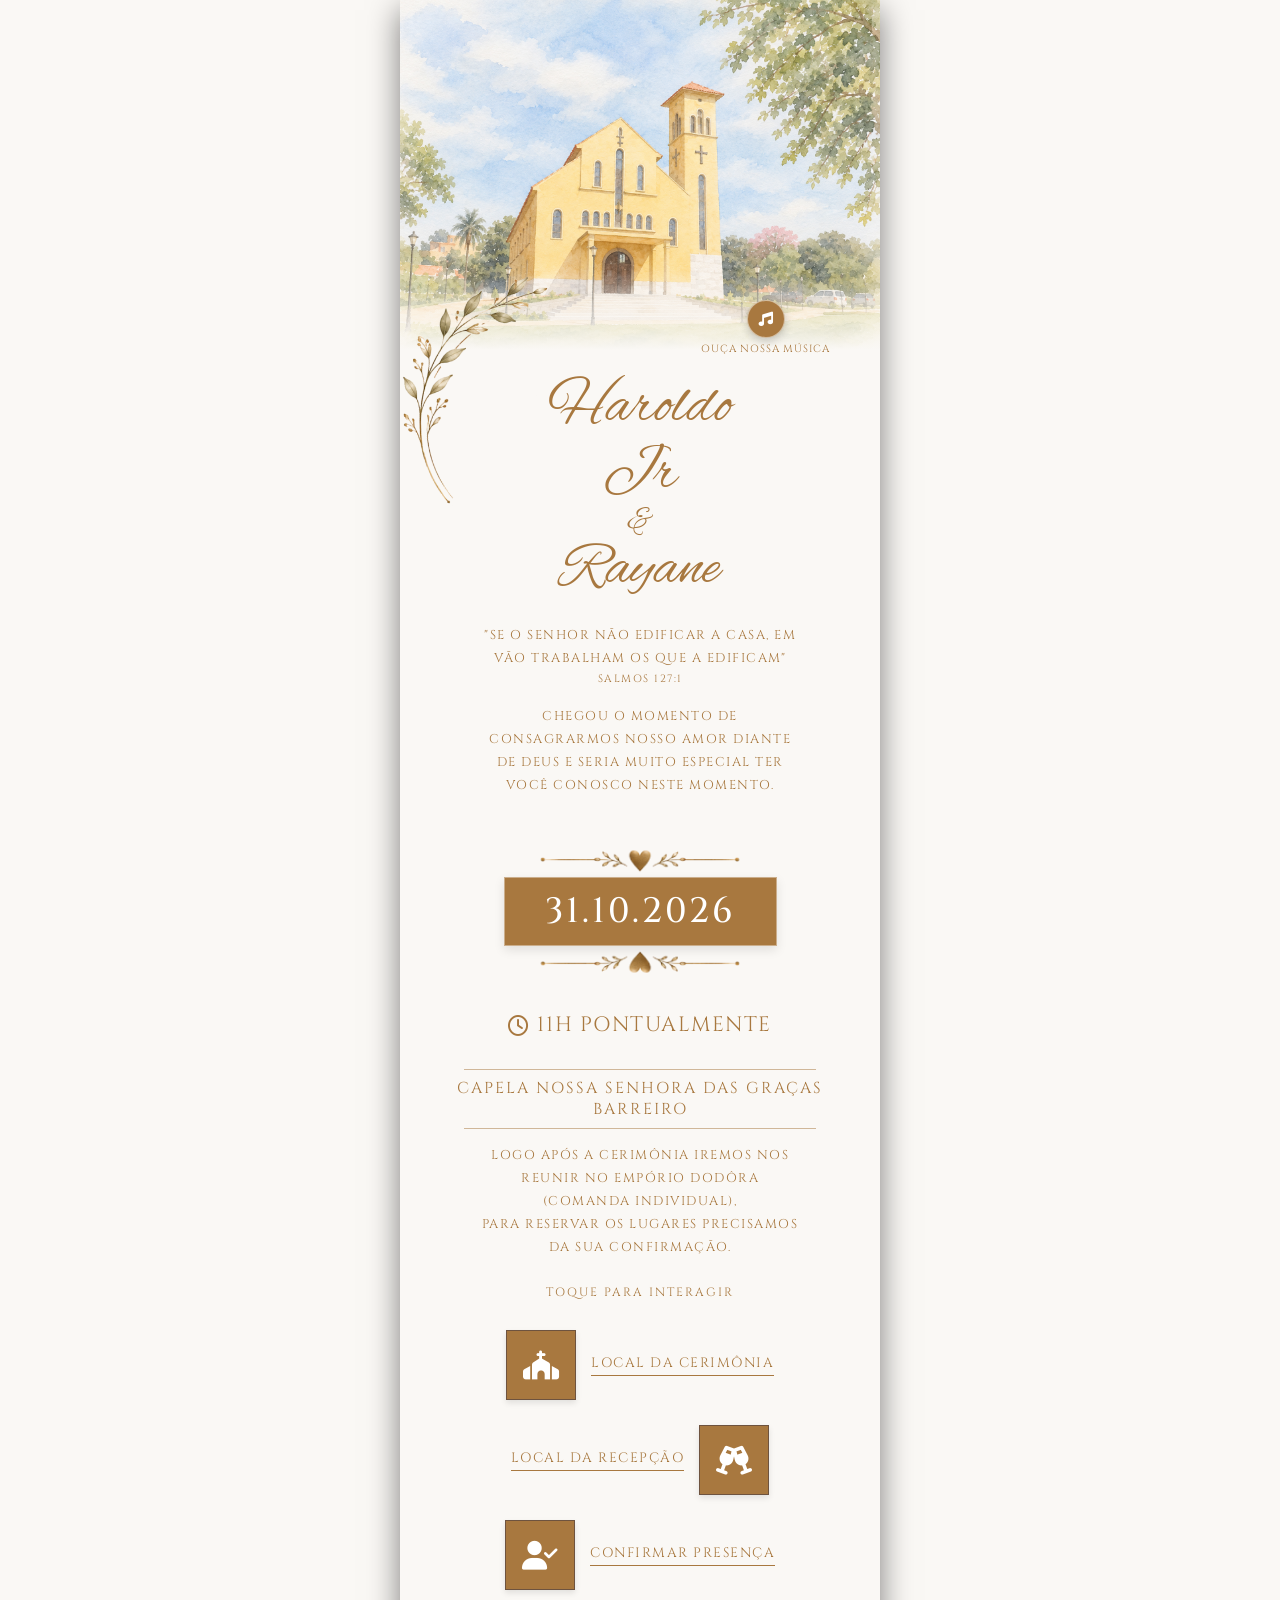
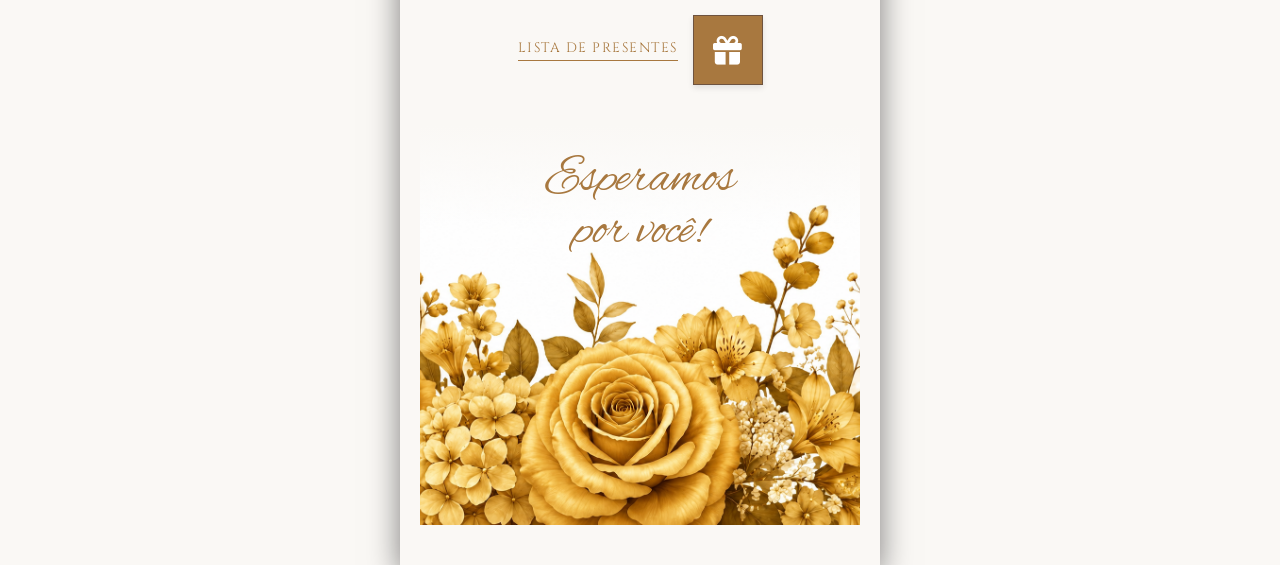
==== commit edc9a806: "Update index.html" ====
--- a/index.html
+++ b/index.html
@@ -83,7 +83,7 @@
 
     <!-- Informação adicional -->
 <p class="information-extra">
-  Logo após a cerimônia iremos nos reunir no Empório Dodora (comanda individual), <br>
+  Logo após a cerimônia iremos nos reunir no Empório Dodôra (comanda individual), <br>
   para reservar os lugares precisamos da sua confirmação.
 </p>
 
--- a/style.css
+++ b/style.css
@@ -146,7 +146,7 @@
 }
 
 .location-text {
-  font-size: 1.10rem;
+  font-size: 0.99rem;
   color: var(--text-gold);
   letter-spacing: 2px;
   padding: 8px 0;
